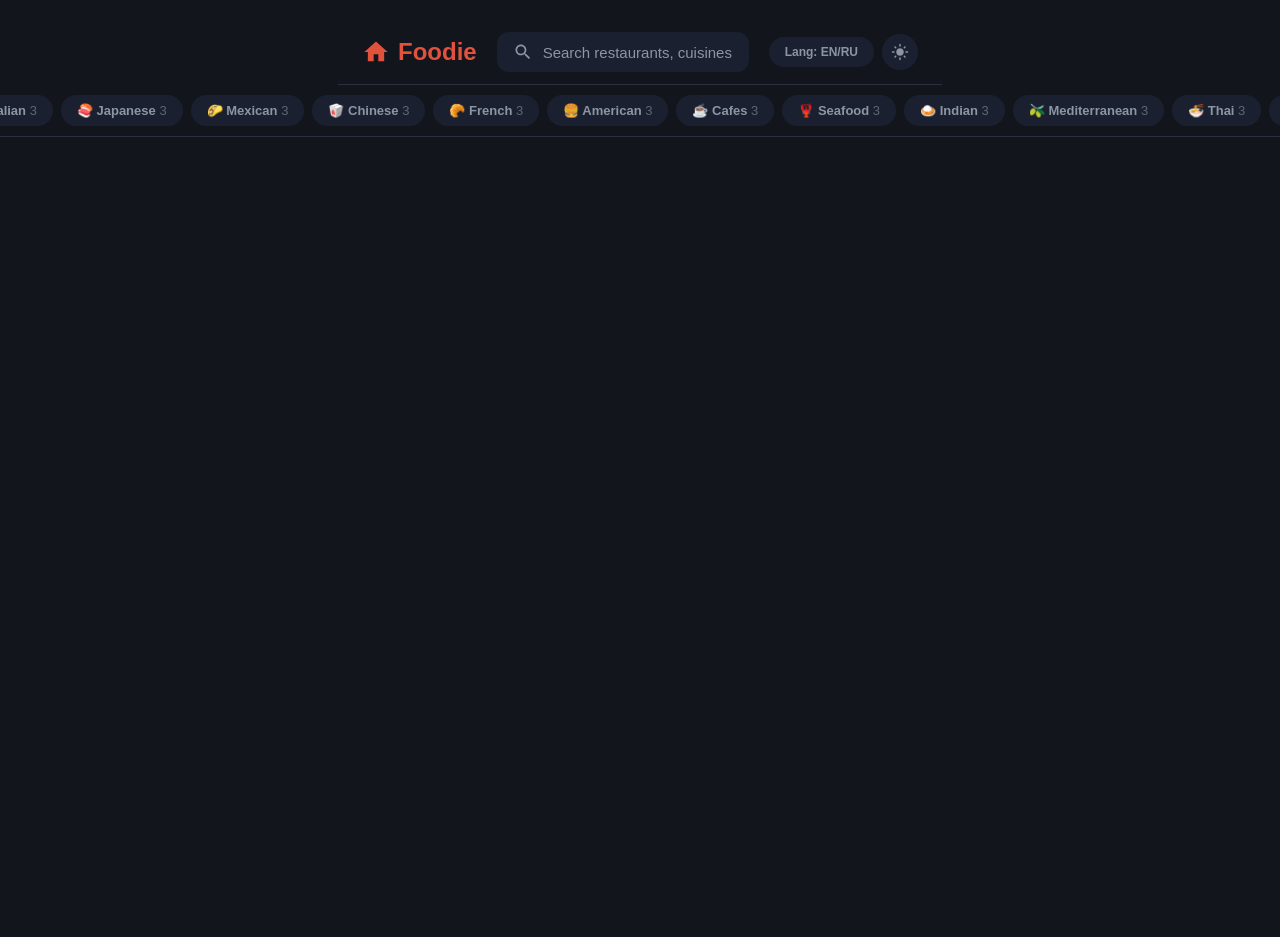
==== web.html @ 434940ad "Add Web Demo: desktop layout with search, category filters, 3-column grid, restaurant detail pages. " ====
<!doctype html>
<html lang="en" data-theme="dark">
<head>
  <meta charset="UTF-8">
  <meta name="viewport" content="width=device-width, initial-scale=1.0">
  <title>Foodie — Restaurant Finder</title>
  <link rel="icon" href="data:image/svg+xml,<svg xmlns='http://www.w3.org/2000/svg' viewBox='0 0 24 24'><path fill='%23e0523c' d='M8.1 13.34l2.83-2.83L3.91 3.5c-1.56 1.56-1.56 4.09 0 5.66l4.19 4.18zm6.78-1.81c1.53.71 3.68.21 5.27-1.38 1.91-1.91 2.28-4.65.81-6.12-1.46-1.46-4.2-1.1-6.12.81-1.59 1.59-2.09 3.74-1.38 5.27L3.7 19.87l1.41 1.41L12 14.41l6.88 6.88 1.41-1.41L13.41 13l1.47-1.47z'/></svg>" type="image/svg+xml">
  <link rel="stylesheet" href="css/app.css">
  <style>
    :root { --sidebar-w: 260px; }

    body { overflow-x: hidden; }

    /* Header */
    .web-header {
      position: sticky; top: 0; z-index: 100;
      background: var(--bg-dark); border-bottom: 1px solid var(--border);
      padding: 12px 24px; display: flex; align-items: center; gap: 20px;
    }
    .web-logo { font-size: 24px; font-weight:800; color: var(--primary); cursor: pointer; display: flex; align-items: center; gap: 8px; }
    .web-logo svg { width: 28px; height: 28px; }

    .web-search {
      flex: 1; max-width: 480px; display: flex; align-items: center; gap: 10px;
      background: var(--bg-card); border-radius: 12px; padding: 10px 16px;
    }
    .web-search svg { width: 20px; height: 20px; color: var(--text-muted); flex-shrink: 0; }
    .web-search input {
      background: none; border: none; color: var(--text); font-size: 15px; outline: none; width: 100%;
    }
    .web-search input::placeholder { color: var(--text-muted); }

    .web-header-actions { display: flex; align-items: center; gap: 8px; }

    /* Category bar */
    .web-categories {
      position: sticky; top: 63px; z-index: 99;
      background: var(--bg-dark); border-bottom: 1px solid var(--border);
      padding: 10px 24px; display: flex; gap: 8px; overflow-x: auto;
    }
    .web-category-chip {
      flex-shrink: 0; padding: 8px 16px; border-radius: 20px; font-size: 13px; font-weight: 600;
      background: var(--bg-card); color: var(--text-muted); border: none; cursor: pointer; white-space: nowrap;
      transition: all 0.2s;
    }
    .web-category-chip:hover { background: var(--bg-light); }
    .web-category-chip.active { background: var(--primary); color: #fff; }

    /* Main layout */
    .web-main { display: flex; min-height: calc(100vh - 120px); }
    .web-content { flex: 1; padding: 24px; max-width: 1200px; margin: 0 auto; }
    .web-grid { display: grid; grid-template-columns: repeat(auto-fill, minmax(340px, 1fr)); gap: 20px; }

    /* Card */
    .web-card {
      background: var(--bg-card); border-radius: 16px; overflow: hidden;
      cursor: pointer; transition: all 0.25s;
    }
    .web-card:hover { transform: translateY(-4px); box-shadow: 0 8px 30px var(--shadow); }
    .web-card-img {
      height: 180px; background-size: cover; background-position: center; position: relative;
    }
    .web-card-fav {
      position: absolute; top: 12px; right: 12px; width: 36px; height: 36px;
      border-radius: 50%; background: rgba(0,0,0,0.5); border: none; cursor: pointer;
      display: flex; align-items: center; justify-content: center; z-index: 1;
    }
    .web-card-body { padding: 16px; }
    .web-card-title { font-size: 17px; font-weight: 700; margin-bottom: 4px; }
    .web-card-meta { display: flex; align-items: center; gap: 8px; font-size: 13px; margin-bottom: 8px; }
    .web-card-meta .rating { display: flex; align-items: center; gap: 4px; color: var(--accent); font-weight: 700; }
    .web-card-desc { font-size: 13px; color: var(--text-muted); line-height: 1.4; display: -webkit-box; -webkit-line-clamp: 2; -webkit-box-orient: vertical; overflow: hidden; }
    .web-card-tags { display: flex; gap: 4px; flex-wrap: wrap; margin-top: 10px; }
    .web-card-tag { font-size: 11px; padding: 3px 10px; background: var(--bg-light); border-radius: 10px; color: var(--text-muted); }

    /* Detail page */
    .web-detail-hero {
      height: 320px; background-size: cover; background-position: center; border-radius: 20px;
      position: relative; margin-bottom: 24px; display: flex; align-items: flex-end; padding: 24px;
    }
    .web-detail-hero::after { content:''; position:absolute; bottom:0; left:0; right:0; height:60%; background:linear-gradient(transparent, rgba(0,0,0,0.7)); border-radius: 0 0 20px 20px; z-index:1; }
    .web-detail-hero-info { position: relative; z-index: 2; color: #fff; }
    .web-detail-hero-info h1 { font-size: 36px; margin-bottom: 8px; }

    .web-detail-body { display: grid; grid-template-columns: 1fr 340px; gap: 32px; }
    .web-detail-main h3 { font-size: 18px; margin-bottom: 12px; }
    .web-detail-desc { font-size: 15px; line-height: 1.7; color: var(--text-muted); margin-bottom: 24px; }

    .web-menu-item {
      display: flex; justify-content: space-between; align-items: flex-start;
      padding: 14px 0; border-bottom: 1px solid var(--border);
    }
    .web-menu-item:last-child { border-bottom: none; }
    .web-menu-item h4 { margin: 0 0 4px; font-size: 15px; }
    .web-menu-item p { margin: 0; font-size: 13px; color: var(--text-muted); }
    .web-menu-item .price { font-weight: 700; color: var(--success); font-size: 16px; margin-left: 16px; white-space: nowrap; }

    .web-detail-sidebar { position: sticky; top: 130px; align-self: start; }
    .web-sidebar-card { background: var(--bg-card); border-radius: 16px; padding: 20px; margin-bottom: 16px; }
    .web-sidebar-card .info-row { display: flex; justify-content: space-between; padding: 10px 0; border-bottom: 1px solid var(--border); font-size: 14px; }
    .web-sidebar-card .info-row:last-child { border-bottom: none; }
    .web-sidebar-card .info-label { display: flex; align-items: center; gap: 6px; color: var(--text-muted); }
    .web-sidebar-card .info-value { font-weight: 500; }

    .web-book-btn {
      width: 100%; padding: 16px; background: linear-gradient(135deg, var(--primary), var(--primary-light));
      color: #fff; border: none; border-radius: 14px; font-size: 16px; font-weight: 700;
      cursor: pointer; box-shadow: 0 4px 15px var(--glow); transition: all 0.2s;
      display: flex; align-items: center; justify-content: center; gap: 8px;
    }
    .web-book-btn:hover { transform: translateY(-1px); box-shadow: 0 6px 24px var(--glow); }

    .web-back { display: inline-flex; align-items: center; gap: 8px; color: var(--text-muted); cursor: pointer; font-size: 14px; margin-bottom: 16px; border:none;background:none; }
    .web-back:hover { color: var(--primary); }

    .web-empty { text-align: center; padding: 60px 20px; color: var(--text-muted); }

    @media (max-width: 900px) {
      .web-header { padding: 10px 16px; }
      .web-search { max-width: none; }
      .web-detail-body { grid-template-columns: 1fr; }
      .web-detail-hero { height: 220px; }
      .web-detail-hero-info h1 { font-size: 28px; }
      .web-grid { grid-template-columns: 1fr; }
      .web-content { padding: 16px; }
    }
  </style>
</head>
<body>
  <svg style="display:none">
    <defs>
      <symbol id="icon-home" viewBox="0 0 24 24"><path fill="currentColor" d="M10 20v-6h4v6h5v-8h3L12 3 2 12h3v8z"/></symbol>
      <symbol id="icon-heart" viewBox="0 0 24 24"><path fill="currentColor" d="M12 21.35l-1.45-1.32C5.4 15.36 2 12.28 2 8.5 2 5.42 4.42 3 7.5 3c1.74 0 3.41.81 4.5 2.09C13.09 3.81 14.76 3 16.5 3 19.58 3 22 5.42 22 8.5c0 3.78-3.4 6.86-8.55 11.54L12 21.35z"/></symbol>
      <symbol id="icon-search" viewBox="0 0 24 24"><path fill="currentColor" d="M15.5 14h-.79l-.28-.27C15.41 12.59 16 11.11 16 9.5 16 5.91 13.09 3 9.5 3S3 5.91 3 9.5 5.91 16 9.5 16c1.61 0 3.09-.59 4.23-1.57l.27.28v.79l5 4.99L20.49 19l-4.99-5zm-6 0C7.01 14 5 11.99 5 9.5S7.01 5 9.5 5 14 7.01 14 9.5 11.99 14 9.5 14z"/></symbol>
      <symbol id="icon-star" viewBox="0 0 24 24"><path fill="currentColor" d="M12 17.27L18.18 21l-1.64-7.03L22 9.24l-7.19-.61L12 2 9.19 8.63 2 9.24l5.46 4.73L5.82 21z"/></symbol>
      <symbol id="icon-location" viewBox="0 0 24 24"><path fill="currentColor" d="M12 2C8.13 2 5 5.13 5 9c0 5.25 7 13 7 13s7-7.75 7-13c0-3.87-3.13-7-7-7zm0 9.5c-1.38 0-2.5-1.12-2.5-2.5s1.12-2.5 2.5-2.5 2.5 1.12 2.5 2.5-1.12 2.5-2.5 2.5z"/></symbol>
      <symbol id="icon-clock" viewBox="0 0 24 24"><path fill="currentColor" d="M11.99 2C6.47 2 2 6.48 2 12s4.47 10 9.99 10C17.52 22 22 17.52 22 12S17.52 2 11.99 2zM12 20c-4.42 0-8-3.58-8-8s3.58-8 8-8 8 3.58 8 8-3.58 8-8 8zm.5-13H11v6l5.25 3.15.75-1.23-4.5-2.67z"/></symbol>
      <symbol id="icon-phone" viewBox="0 0 24 24"><path fill="currentColor" d="M6.62 10.79c1.44 2.83 3.76 5.14 6.59 6.59l2.2-2.2c.27-.27.67-.36 1.02-.24 1.12.37 2.33.57 3.57.57.55 0 1 .45 1 1V20c0 .55-.45 1-1 1-9.39 0-17-7.61-17-17 0-.55.45-1 1-1h3.5c.55 0 1 .45 1 1 0 1.25.2 2.45.57 3.57.11.35.03.74-.25 1.02l-2.2 2.2z"/></symbol>
      <symbol id="icon-arrow" viewBox="0 0 24 24"><path fill="currentColor" d="M12 4l-1.41 1.41L16.17 11H4v2h12.17l-5.58 5.59L12 20l8-8z"/></symbol>
      <symbol id="icon-arrow-left" viewBox="0 0 24 24"><path fill="currentColor" d="M20 11H7.83l5.59-5.59L12 4l-8 8 8 8 1.41-1.41L7.83 13H20v-2z"/></symbol>
      <symbol id="icon-sun" viewBox="0 0 24 24"><path fill="currentColor" d="M12 7c-2.76 0-5 2.24-5 5s2.24 5 5 5 5-2.24 5-5-2.24-5-5-5zM2 13h2c.55 0 1-.45 1-1s-.45-1-1-1H2c-.55 0-1 .45-1 1s.45 1 1 1zm18 0h2c.55 0 1-.45 1-1s-.45-1-1-1h-2c-.55 0-1 .45-1 1s.45 1 1 1zM11 2v2c0 .55.45 1 1 1s1-.45 1-1V2c0-.55-.45-1-1-1s-1 .45-1 1zm0 18v2c0 .55.45 1 1 1s1-.45 1-1v-2c0-.55-.45-1-1-1s-1 .45-1 1zM5.99 4.58c-.39-.39-1.03-.39-1.41 0-.39.39-.39 1.03 0 1.41l1.06 1.06c.39.39 1.03.39 1.41 0s.39-1.03 0-1.41L5.99 4.58zm12.37 12.37c-.39-.39-1.03-.39-1.41 0-.39.39-.39 1.03 0 1.41l1.06 1.06c.39.39 1.03.39 1.41 0 .39-.39.39-1.03 0-1.41l-1.06-1.06zm1.06-10.96c.39-.39.39-1.03 0-1.41-.39-.39-1.03-.39-1.41 0l-1.06 1.06c-.39.39-.39 1.03 0 1.41s1.03.39 1.41 0l1.06-1.06zM7.05 18.36c.39-.39.39-1.03 0-1.41-.39-.39-1.03-.39-1.41 0l-1.06 1.06c-.39.39-.39 1.03 0 1.41s1.03.39 1.41 0l1.06-1.06z"/></symbol>
      <symbol id="icon-moon" viewBox="0 0 24 24"><path fill="currentColor" d="M12 3c-4.97 0-9 4.03-9 9s4.03 9 9 9 9-4.03 9-9c0-.46-.04-.92-.1-1.36-.98 1.37-2.58 2.26-4.4 2.26-2.98 0-5.4-2.42-5.4-5.4 0-1.81.89-3.42 2.26-4.44-.44-.07-.9-.1-1.36-.1z"/></symbol>
      <symbol id="icon-check" viewBox="0 0 24 24"><path fill="currentColor" d="M9 16.17L4.83 12l-1.42 1.41L9 19 21 7l-1.41-1.41z"/></symbol>
    </defs>
  </svg>

  <div id="app">
    <!-- Header -->
    <header class="web-header">
      <div class="web-logo" onclick="showHome()">
        <svg><use href="#icon-home"/></svg> Foodie
      </div>
      <div class="web-search">
        <svg><use href="#icon-search"/></svg>
        <input type="text" id="searchInput" placeholder="Search restaurants, cuisines..." oninput="handleSearch(this.value)">
      </div>
      <div class="web-header-actions">
        <button class="web-category-chip" style="font-size:12px;cursor:pointer" onclick="var l=window.CURRENT_LANG==='en'?'ru':'en';switchLang(l)" title="Switch language">
          Lang: EN/RU
        </button>
        <button class="web-category-chip" style="font-size:12px;width:36px;height:36px;padding:0;border-radius:50%;display:flex;align-items:center;justify-content:center;cursor:pointer" onclick="toggleTheme()" title="Toggle theme" id="themeBtn">
          <svg style="width:18px;height:18px"><use href="#icon-sun"/></svg>
        </button>
      </div>
    </header>

    <!-- Category Bar -->
    <div class="web-categories" id="categoryBar"></div>

    <!-- Main Content -->
    <div class="web-main">
      <div class="web-content" id="mainContent"></div>
    </div>
  </div>

  <script src="js/locales.js"></script>
  <script src="js/data.js"></script>
  <script src="js/web.js"></script>
</body>
</html>
---- css/app.css ----
/* Foodie — Restaurant Finder App Styles */

/* CSS Variables for theming */
:root {
  --primary: #E0523C;
  --primary-dark: #C0392B;
  --primary-light: #F0705A;
  --accent: #F5A623;
  --secondary: #6366F1;
  --success: #27AE60;
  --warning: #F39C12;
  --error: #E74C3C;
  
  /* Dark theme (default) */
  --bg-dark: #12161C;
  --bg-card: #1A2030;
  --bg-card-hover: #222A3A;
  --bg-light: #222A3A;
  --bg-input: #151A24;
  --text: #F5F5F7;
  --text-muted: #8B95A5;
  --border: #2A3040;
  
  --shadow: rgba(0, 0, 0, 0.25);
  --glow: rgba(224, 82, 60, 0.3);
  
  /* Gradients */
  --gradient-bg: linear-gradient(180deg, #12161C 0%, #1A2030 100%);
  --gradient-btn: linear-gradient(135deg, #E0523C, #F0705A);
}

/* Light theme */
[data-theme="light"] {
  --bg-dark: #FAF9F6;
  --bg-card: #FFFFFF;
  --bg-card-hover: #F5F4F0;
  --bg-light: #F0EEE8;
  --bg-input: #F5F4F0;
  --text: #1A1D28;
  --text-muted: #717886;
  --border: #E5E0D8;
  
  --shadow: rgba(0, 0, 0, 0.06);
  --glow: rgba(224, 82, 60, 0.15);
  
  --gradient-bg: linear-gradient(180deg, #FAF9F6 0%, #F0EEE8 100%);
  --gradient-btn: linear-gradient(135deg, #E0523C, #F0705A);
}

* {
  margin: 0;
  padding: 0;
  box-sizing: border-box;
}

body {
  font-family: -apple-system, BlinkMacSystemFont, 'Segoe UI', Roboto, sans-serif;
  background: var(--bg-dark);
  color: var(--text);
  min-height: 100vh;
  overflow-x: hidden;
  transition: background 0.3s, color 0.3s;
}

/* SVG Icons base */
.icon {
  width: 24px;
  height: 24px;
}

.icon-sm {
  width: 18px;
  height: 18px;
}

.icon-lg {
  width: 64px;
  height: 64px;
}

.icon-nav {
  width: 24px;
  height: 24px;
}

.use {
  fill: currentColor;
}

/* Page transitions */
.page {
  min-height: 100vh;
  transition: opacity 0.3s ease;
}

.hidden {
  display: none !important;
}

/* Theme toggle button */
.theme-toggle {
  position: fixed;
  top: 16px;
  right: 16px;
  background: var(--bg-card);
  border: 1px solid var(--border);
  border-radius: 50%;
  width: 44px;
  height: 44px;
  display: flex;
  align-items: center;
  justify-content: center;
  cursor: pointer;
  z-index: 100;
  color: var(--text);
  transition: background 0.2s, transform 0.2s;
}

.theme-toggle:hover {
  background: var(--bg-light);
  transform: scale(1.1);
}

.theme-toggle-small {
  background: none;
  border: none;
  cursor: pointer;
  color: var(--text-muted);
  padding: 4px;
}

/* Landing Page */
.hero {
  min-height: 100vh;
  display: flex;
  flex-direction: column;
  align-items: center;
  justify-content: center;
  padding: 80px 24px 40px;
  text-align: center;
  background: var(--gradient-bg);
}

.logo {
  display: flex;
  align-items: center;
  justify-content: center;
  width: 100px;
  height: 100px;
  background: var(--bg-card);
  border-radius: 24px;
  margin-bottom: 16px;
  color: var(--primary);
}

.logo .icon-lg {
  width: 56px;
  height: 56px;
}

.hero h1 {
  font-size: 48px;
  font-weight: 800;
  margin-bottom: 8px;
  background: linear-gradient(90deg, var(--primary), var(--success));
  -webkit-background-clip: text;
  -webkit-text-fill-color: transparent;
  background-clip: text;
}

.tagline {
  font-size: 18px;
  color: var(--text-muted);
  margin-bottom: 32px;
}

.desc {
  font-size: 16px;
  color: var(--text-muted);
  max-width: 300px;
  line-height: 1.5;
  margin-bottom: 32px;
}

.features {
  display: grid;
  grid-template-columns: 1fr 1fr;
  gap: 16px;
  margin-bottom: 40px;
}

.feature {
  background: var(--bg-card);
  padding: 20px;
  border-radius: 16px;
  display: flex;
  flex-direction: column;
  align-items: center;
  gap: 12px;
  width: 140px;
  color: var(--text);
  transition: background 0.2s;
}

.feature:hover {
  background: var(--bg-light);
}

.feature .icon {
  width: 32px;
  height: 32px;
  color: var(--primary);
}

.feature span:last-child {
  font-size: 14px;
  font-weight: 500;
}

.btn-primary {
  background: var(--gradient-btn);
  color: white;
  border: none;
  padding: 18px 48px;
  font-size: 18px;
  font-weight: 600;
  border-radius: 50px;
  cursor: pointer;
  display: flex;
  align-items: center;
  gap: 12px;
  transition: transform 0.2s, box-shadow 0.2s;
  box-shadow: 0 4px 24px var(--glow);
}

.btn-primary:hover {
  transform: scale(1.05);
  box-shadow: 0 6px 32px var(--glow);
}

.note {
  font-size: 12px;
  color: var(--text-muted);
  margin-top: 24px;
}

/* Mobile App Frame */
#app {
  display: flex;
  flex-direction: column;
  align-items: center;
  justify-content: center;
  min-height: 100vh;
  padding: 20px;
  background: var(--bg-dark);
}

.phone-frame {
  width: 100%;
  max-width: 380px;
  height: 100vh;
  max-height: 800px;
  background: var(--bg-dark);
  border-radius: 40px;
  overflow: hidden;
  position: relative;
  border: 4px solid var(--border);
  display: flex;
  flex-direction: column;
  transition: background 0.3s, border-color 0.3s;
}

[data-theme="light"] .phone-frame {
  border-color: #cbd5e1;
}

.phone-header {
  background: var(--bg-dark);
  padding: 12px 20px 8px;
  display: flex;
  justify-content: space-between;
  align-items: center;
  transition: background 0.3s;
}

.status-bar {
  font-size: 14px;
  color: var(--text-muted);
}

.app-header {
  padding: 12px 20px;
  display: flex;
  align-items: center;
  justify-content: space-between;
  border-bottom: 1px solid var(--border);
  transition: background 0.3s, border-color 0.3s;
  background: var(--bg-dark);
}

.back-btn {
  background: none;
  border: none;
  color: var(--text);
  font-size: 24px;
  cursor: pointer;
  padding: 8px;
}

.back-btn:hover {
  opacity: 0.7;
}

.app-header h2 {
  font-size: 20px;
  font-weight: 600;
}

.profile-icon {
  font-size: 24px;
  color: var(--text-muted);
  cursor: pointer;
  transition: color 0.2s;
}

.profile-icon:hover {
  color: var(--primary);
}

.profile-icon .icon {
  width: 24px;
  height: 24px;
}

.app-content {
  flex: 1;
  overflow-y: auto;
  padding: 20px;
  transition: background 0.3s;
}

/* Bottom Navigation */
.bottom-nav {
  display: flex;
  justify-content: space-around;
  padding: 12px 20px 20px;
  border-top: 1px solid var(--border);
  background: var(--bg-dark);
  transition: background 0.3s, border-color 0.3s;
}

.nav-item {
  background: none;
  border: none;
  color: var(--text-muted);
  font-size: 12px;
  display: flex;
  flex-direction: column;
  align-items: center;
  gap: 4px;
  cursor: pointer;
  padding: 8px 12px;
  border-radius: 12px;
  transition: all 0.2s;
  position: relative;
}

.chat-badge {
  position: absolute;
  top: 2px;
  right: 8px;
  background: #ef4444;
  color: white;
  font-size: 10px;
  font-weight: 700;
  min-width: 16px;
  height: 16px;
  border-radius: 8px;
  display: flex;
  align-items: center;
  justify-content: center;
  padding: 0 4px;
}

.nav-item svg {
  width: 24px;
  height: 24px;
}

.nav-item.active {
  color: var(--primary);
  background: rgba(37, 99, 235, 0.1);
}

.nav-item:hover {
  background: var(--bg-card);
}

/* App Pages */
.page-content h3 {
  font-size: 16px;
  color: var(--text-muted);
  margin-bottom: 12px;
}

/* Transcript / Зачётная книжка - Russian university format */
.transcript-header {
  display: grid;
  grid-template-columns: repeat(3, 1fr);
  gap: 12px;
  margin-bottom: 24px;
}

.stat-box {
  background: var(--bg-card);
  padding: 16px 12px;
  border-radius: 12px;
  text-align: center;
}

.stat-label {
  display: block;
  font-size: 11px;
  color: var(--text-muted);
  margin-bottom: 4px;
  text-transform: uppercase;
}

.stat-value {
  display: block;
  font-size: 22px;
  font-weight: 700;
}

.semester-block {
  margin-bottom: 24px;
}

.semester-header {
  display: flex;
  justify-content: space-between;
  align-items: center;
  padding: 12px 16px;
  background: var(--primary);
  border-radius: 12px 12px 0 0;
}

.semester-num {
  font-weight: 600;
}

.semester-stats {
  font-size: 13px;
  opacity: 0.9;
}

.transcript-table {
  background: var(--bg-card);
  border-radius: 0 0 12px 12px;
  overflow: hidden;
}

.table-header {
  display: grid;
  grid-template-columns: 1fr 40px 60px;
  gap: 8px;
  padding: 10px 16px;
  background: var(--bg-light);
  font-size: 11px;
  color: var(--text-muted);
  text-transform: uppercase;
}

.table-row {
  display: grid;
  grid-template-columns: 1fr 40px 60px;
  gap: 8px;
  padding: 12px 16px;
  border-bottom: 1px solid var(--border);
  align-items: center;
}

.table-row:last-child {
  border-bottom: none;
}

.discipline-name {
  display: flex;
  flex-direction: column;
  gap: 2px;
}

.discipline-name strong {
  font-size: 14px;
  font-weight: 500;
}

.discipline-name small {
  font-size: 11px;
  color: var(--text-muted);
}

.grade-cell {
  font-size: 16px;
  font-weight: 700;
  text-align: center;
  padding: 4px 8px;
  border-radius: 6px;
}

.grade-cell.grade-5 { background: rgba(16, 185, 129, 0.2); color: #10B981; }
.grade-cell.grade-4 { background: rgba(59, 130, 246, 0.2); color: #3B82F6; }
.grade-cell.grade-3 { background: rgba(245, 158, 11, 0.2); color: #F59E0B; }
.grade-cell.grade-2 { background: rgba(239, 68, 68, 0.2); color: #EF4444; }
.grade-cell.passed { background: rgba(16, 185, 129, 0.2); color: #10B981; font-size: 12px; }
.grade-cell.failed { background: rgba(239, 68, 68, 0.2); color: #EF4444; font-size: 12px; }

.semester-avg {
  padding: 10px 16px;
  background: var(--bg-light);
  font-size: 13px;
  color: var(--text-muted);
  text-align: right;
}

.semester-avg strong {
  color: var(--primary);
}

/* Schedule */
.schedule-item {
  display: flex;
  gap: 12px;
  padding: 16px;
  background: var(--bg-card);
  border-radius: 12px;
  margin-bottom: 12px;
  align-items: center;
}

.schedule-time {
  font-size: 14px;
  font-weight: 600;
  color: var(--primary);
  min-width: 60px;
}

.schedule-info h4 {
  font-size: 16px;
  font-weight: 500;
  margin-bottom: 4px;
}

.schedule-info p {
  font-size: 13px;
  color: var(--text-muted);
}

.schedule-item.current {
  border: 2px solid var(--primary);
}

/* Chat */
.chat-list {
  display: flex;
  flex-direction: column;
  gap: 12px;
}

.chat-item {
  display: flex;
  align-items: center;
  gap: 12px;
  padding: 16px;
  background: var(--bg-card);
  border-radius: 12px;
  cursor: pointer;
  transition: background 0.2s;
}

.chat-item:hover {
  background: var(--bg-light);
}

.chat-avatar {
  width: 48px;
  height: 48px;
  border-radius: 50%;
  background: var(--primary);
  display: flex;
  align-items: center;
  justify-content: center;
  font-size: 24px;
  color: white;
}

.chat-info h4 {
  font-size: 16px;
  font-weight: 500;
  margin-bottom: 4px;
}

.chat-info p {
  font-size: 13px;
  color: var(--text-muted);
}

.chat-time {
  font-size: 12px;
  color: var(--text-muted);
  margin-left: auto;
}

/* Home Dashboard */
.dashboard-grid {
  display: grid;
  grid-template-columns: 1fr 1fr;
  gap: 12px;
}

.dashboard-card {
  background: var(--bg-card);
  padding: 20px;
  border-radius: 16px;
  cursor: pointer;
  transition: transform 0.2s, background 0.2s;
}

.dashboard-card:hover {
  transform: translateY(-2px);
  background: var(--bg-light);
}

.dashboard-card .icon {
  width: 32px;
  height: 32px;
  color: var(--primary);
  margin-bottom: 8px;
}

.dashboard-card h4 {
  font-size: 14px;
  font-weight: 500;
  margin-bottom: 4px;
}

.dashboard-card p {
  font-size: 12px;
  color: var(--text-muted);
}

.dashboard-card.wide {
  grid-column: span 2;
}

.dashboard-card.accent {
  background: linear-gradient(135deg, rgba(224,82,60,0.15), rgba(245,166,35,0.15));
}

/* Exit Button */
.btn-exit {
  background: transparent;
  border: 2px solid var(--border);
  color: var(--text-muted);
  padding: 12px 32px;
  border-radius: 50px;
  margin-top: 20px;
  cursor: pointer;
  font-size: 14px;
  transition: border-color 0.2s, color 0.2s;
}

.btn-exit:hover {
  border-color: var(--text);
  color: var(--text);
}

/* Hostel card special */
.hostel-card .room {
  display: flex;
  align-items: center;
  gap: 8px;
  margin-top: 8px;
}

/* Responsive */
@media (min-width: 768px) {
  .features {
    grid-template-columns: repeat(4, 1fr);
  }
  
  .feature {
    width: auto;
  }
}

@media (max-width: 380px) {
  .hero h1 {
    font-size: 36px;
  }
  
  .phone-frame {
    border-radius: 0;
    border: none;
  }
}

/* Profile screen */
.profile-card {
  background: var(--bg-card);
  padding: 24px;
  border-radius: 16px;
  text-align: center;
  margin-bottom: 20px;
}

.profile-avatar {
  width: 80px;
  height: 80px;
  border-radius: 50%;
  background: var(--primary);
  color: white;
  display: flex;
  align-items: center;
  justify-content: center;
  font-size: 28px;
  font-weight: 700;
  margin: 0 auto 16px;
}

.profile-card h3 {
  margin: 0 0 8px;
  font-size: 20px;
}

.profile-group {
  color: var(--primary);
  font-weight: 600;
  margin: 0;
}

.profile-info {
  background: var(--bg-card);
  border-radius: 16px;
  overflow: hidden;
}

.info-row {
  display: flex;
  justify-content: space-between;
  padding: 14px 16px;
  border-bottom: 1px solid var(--border);
}

.info-row:last-child {
  border-bottom: none;
}

.info-label {
  color: var(--text-muted);
  font-size: 14px;
}

.info-value {
  font-weight: 500;
  text-align: right;
  max-width: 60%;
}

/* Header actions */
.header-actions {
  display: flex;
  align-items: center;
  gap: 8px;
}

.icon-btn {
  background: none;
  border: none;
  color: var(--text-muted);
  cursor: pointer;
  padding: 8px;
  border-radius: 8px;
  transition: all 0.2s;
}

.icon-btn:hover {
  background: var(--bg-card);
  color: var(--primary);
}

.icon-btn .icon {
  width: 22px;
  height: 22px;
  display: block;
}

/* QR screen */
.qr-card {
  background: var(--bg-card);
  padding: 32px;
  border-radius: 16px;
  text-align: center;
  margin-bottom: 16px;
}

.qr-code {
  margin-bottom: 20px;
}

.qr-code svg {
  width: 180px;
  height: 180px;
}

.qr-name {
  font-size: 20px;
  font-weight: 600;
  margin: 0 0 4px;
}

.qr-group {
  color: var(--primary);
  font-weight: 600;
  margin: 0 0 8px;
}

.qr-room {
  color: var(--text-muted);
  font-size: 14px;
  margin: 0;
}

.qr-hint {
  text-align: center;
  color: var(--text-muted);
  font-size: 14px;
}

/* Modules scroll */
.modules-scroll {
  display: flex;
  gap: 12px;
  overflow-x: auto;
  padding: 16px 0;
  margin: 0 -16px;
  padding-left: 16px;
  padding-right: 16px;
}

.module-tile {
  flex-shrink: 0;
  width: 80px;
  height: 80px;
  background: var(--bg-card);
  border-radius: 16px;
  display: flex;
  flex-direction: column;
  align-items: center;
  justify-content: center;
  gap: 8px;
  cursor: pointer;
  transition: all 0.2s;
}

.module-tile:hover {
  background: var(--primary);
  color: white;
}

.module-tile .icon {
  width: 28px;
  height: 28px;
}

.module-tile span {
  font-size: 12px;
  font-weight: 500;
}

/* Events feed */
.events-feed {
  margin-top: 16px;
}

.events-feed h3 {
  margin: 0 0 12px;
  font-size: 16px;
}

.event-item {
  display: flex;
  align-items: center;
  gap: 12px;
  padding: 12px;
  background: var(--bg-card);
  border-radius: 12px;
  margin-bottom: 8px;
}

.event-date {
  flex-shrink: 0;
  width: 48px;
  height: 48px;
  background: var(--primary);
  border-radius: 12px;
  display: flex;
  flex-direction: column;
  align-items: center;
  justify-content: center;
  color: white;
}

.event-day {
  font-size: 18px;
  font-weight: 700;
  line-height: 1;
}

.event-month {
  font-size: 10px;
  text-transform: uppercase;
}

.event-info {
  flex: 1;
  min-width: 0;
}

.event-info h4 {
  margin: 0 0 4px;
  font-size: 14px;
  white-space: nowrap;
  overflow: hidden;
  text-overflow: ellipsis;
}

.event-info p {
  margin: 0;
  font-size: 12px;
  color: var(--text-muted);
}

.event-type {
  flex-shrink: 0;
  font-size: 11px;
  padding: 4px 8px;
  background: var(--bg-main);
  border-radius: 8px;
  color: var(--text-muted);
}

/* List views */
.list {
  display: flex;
  flex-direction: column;
  gap: 12px;
}

.list-item {
  display: flex;
  align-items: center;
  gap: 12px;
  padding: 16px;
  background: var(--bg-card);
  border-radius: 16px;
}

.list-icon {
  font-size: 24px;
}

.list-info {
  flex: 1;
}

.list-info h4 {
  margin: 0 0 4px;
  font-size: 15px;
}

.list-info p {
  margin: 0;
  font-size: 13px;
  color: var(--text-muted);
}

.list-info .salary {
  display: block;
  margin-top: 4px;
  font-weight: 600;
  color: var(--success);
}

.list-info .valid {
  display: block;
  margin-top: 4px;
  font-size: 12px;
  color: var(--primary);
}

.badge {
  flex-shrink: 0;
  font-size: 11px;
  padding: 4px 8px;
  background: var(--primary);
  color: white;
  border-radius: 8px;
}

/* Week schedule */
.week-selector {
  display: flex;
  gap: 8px;
  overflow-x: auto;
  padding-bottom: 16px;
  margin-bottom: 8px;
  border-bottom: 1px solid var(--border);
}

.week-btn {
  flex: 1;
  min-width: 140px;
  padding: 12px;
  background: var(--bg-card);
  border: 2px solid transparent;
  border-radius: 12px;
  cursor: pointer;
  text-align: left;
  transition: all 0.2s;
}

.week-btn.active {
  border-color: var(--primary);
  background: var(--primary);
  color: white;
}

.week-label {
  display: block;
  font-size: 14px;
  font-weight: 600;
}

.week-dates {
  display: block;
  font-size: 12px;
  opacity: 0.7;
}

.schedule-day {
  margin-bottom: 20px;
}

.day-header {
  font-size: 14px;
  font-weight: 600;
  color: #ffffff;
  padding: 8px 12px;
  background: var(--primary);
  border-radius: 8px;
  margin-bottom: 8px;
  display: block;
  margin-top: 16px;
}

.day-lessons {
  display: flex;
  flex-direction: column;
  gap: 8px;
  padding-left: 0;
}

.lesson-item {
  display: flex;
  gap: 12px;
  padding: 12px;
  background: var(--bg-card);
  border-radius: 12px;
}

.lesson-item.current {
  border: 1px solid var(--primary);
}

.lesson-time {
  flex-shrink: 0;
  width: 50px;
  font-size: 14px;
  font-weight: 600;
  color: var(--primary);
}

.lesson-info h4 {
  margin: 0 0 4px;
  font-size: 14px;
}

.lesson-info p {
  margin: 0;
  font-size: 12px;
  color: var(--text-muted);
}
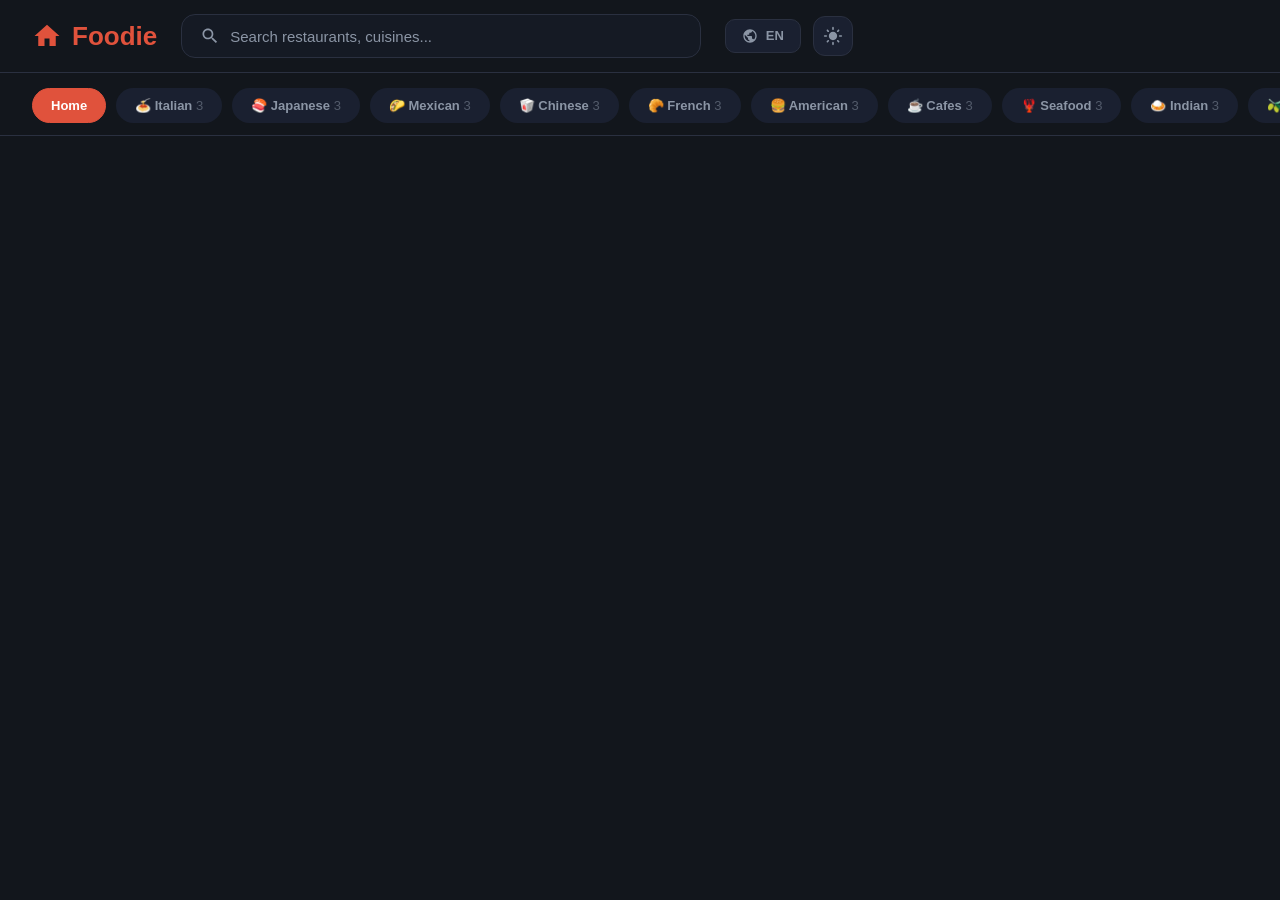
==== commit 463e14fb: "Rewrite web demo: fix broken :root CSS, proper grid layout, search debounce, booking form, localized" ====
--- a/web.html
+++ b/web.html
@@ -7,122 +7,152 @@
   <link rel="icon" href="data:image/svg+xml,<svg xmlns='http://www.w3.org/2000/svg' viewBox='0 0 24 24'><path fill='%23e0523c' d='M8.1 13.34l2.83-2.83L3.91 3.5c-1.56 1.56-1.56 4.09 0 5.66l4.19 4.18zm6.78-1.81c1.53.71 3.68.21 5.27-1.38 1.91-1.91 2.28-4.65.81-6.12-1.46-1.46-4.2-1.1-6.12.81-1.59 1.59-2.09 3.74-1.38 5.27L3.7 19.87l1.41 1.41L12 14.41l6.88 6.88 1.41-1.41L13.41 13l1.47-1.47z'/></svg>" type="image/svg+xml">
   <link rel="stylesheet" href="css/app.css">
   <style>
-    :root { --sidebar-w: 260px; }
-
     body { overflow-x: hidden; }
 
-    /* Header */
     .web-header {
       position: sticky; top: 0; z-index: 100;
       background: var(--bg-dark); border-bottom: 1px solid var(--border);
-      padding: 12px 24px; display: flex; align-items: center; gap: 20px;
-    }
-    .web-logo { font-size: 24px; font-weight:800; color: var(--primary); cursor: pointer; display: flex; align-items: center; gap: 8px; }
-    .web-logo svg { width: 28px; height: 28px; }
+      padding: 14px 32px; display: flex; align-items: center; gap: 24px;
+      backdrop-filter: blur(12px);
+    }
+    .web-logo { font-size: 26px; font-weight:800; color: var(--primary); cursor: pointer; display: flex; align-items: center; gap: 10px; }
+    .web-logo svg { width: 30px; height: 30px; }
 
     .web-search {
-      flex: 1; max-width: 480px; display: flex; align-items: center; gap: 10px;
-      background: var(--bg-card); border-radius: 12px; padding: 10px 16px;
-    }
+      flex: 1; max-width: 520px; display: flex; align-items: center; gap: 10px;
+      background: var(--bg-input); border: 1.5px solid var(--border);
+      border-radius: 14px; padding: 11px 18px; transition: border-color 0.2s;
+    }
+    .web-search:focus-within { border-color: var(--primary); }
     .web-search svg { width: 20px; height: 20px; color: var(--text-muted); flex-shrink: 0; }
-    .web-search input {
-      background: none; border: none; color: var(--text); font-size: 15px; outline: none; width: 100%;
-    }
+    .web-search input { background: none; border: none; color: var(--text); font-size: 15px; outline: none; width: 100%; }
     .web-search input::placeholder { color: var(--text-muted); }
 
-    .web-header-actions { display: flex; align-items: center; gap: 8px; }
-
-    /* Category bar */
+    .web-header-actions { display: flex; align-items: center; gap: 12px; }
+
+    .web-icon-btn {
+      width: 40px; height: 40px; border-radius: 12px; border: 1.5px solid var(--border);
+      background: var(--bg-card); color: var(--text-muted); cursor: pointer;
+      display: flex; align-items: center; justify-content: center; transition: all 0.2s;
+    }
+    .web-icon-btn:hover { border-color: var(--primary); color: var(--primary); background: var(--bg-card-hover); }
+    .web-icon-btn svg { width: 20px; height: 20px; }
+
+    .web-lang-btn {
+      padding: 8px 16px; border-radius: 10px; border: 1.5px solid var(--border);
+      background: var(--bg-card); color: var(--text-muted); cursor: pointer;
+      font-size: 13px; font-weight: 600; transition: all 0.2s;
+    }
+    .web-lang-btn:hover { border-color: var(--primary); color: var(--primary); }
+
+    /* Categories */
     .web-categories {
-      position: sticky; top: 63px; z-index: 99;
+      position: sticky; top: 76px; z-index: 99;
       background: var(--bg-dark); border-bottom: 1px solid var(--border);
-      padding: 10px 24px; display: flex; gap: 8px; overflow-x: auto;
-    }
-    .web-category-chip {
-      flex-shrink: 0; padding: 8px 16px; border-radius: 20px; font-size: 13px; font-weight: 600;
-      background: var(--bg-card); color: var(--text-muted); border: none; cursor: pointer; white-space: nowrap;
+      padding: 12px 32px; display: flex; gap: 10px; overflow-x: auto;
+      backdrop-filter: blur(12px);
+    }
+    .web-cat-chip {
+      flex-shrink: 0; padding: 9px 18px; border-radius: 24px; font-size: 13px; font-weight: 600;
+      background: var(--bg-card); color: var(--text-muted); border: 1.5px solid transparent; cursor: pointer; white-space: nowrap;
       transition: all 0.2s;
     }
-    .web-category-chip:hover { background: var(--bg-light); }
-    .web-category-chip.active { background: var(--primary); color: #fff; }
-
-    /* Main layout */
-    .web-main { display: flex; min-height: calc(100vh - 120px); }
-    .web-content { flex: 1; padding: 24px; max-width: 1200px; margin: 0 auto; }
-    .web-grid { display: grid; grid-template-columns: repeat(auto-fill, minmax(340px, 1fr)); gap: 20px; }
+    .web-cat-chip:hover { border-color: var(--border); background: var(--bg-card-hover); }
+    .web-cat-chip.active { background: var(--primary); color: #fff; border-color: var(--primary); }
+
+    /* Grid */
+    .web-content { padding: 32px; max-width: 1440px; margin: 0 auto; }
+    .web-section-title { font-size: 22px; font-weight: 700; margin-bottom: 20px; }
+    .web-grid { display: grid; grid-template-columns: repeat(auto-fill, minmax(360px, 1fr)); gap: 24px; }
 
     /* Card */
     .web-card {
-      background: var(--bg-card); border-radius: 16px; overflow: hidden;
-      cursor: pointer; transition: all 0.25s;
-    }
-    .web-card:hover { transform: translateY(-4px); box-shadow: 0 8px 30px var(--shadow); }
-    .web-card-img {
-      height: 180px; background-size: cover; background-position: center; position: relative;
-    }
+      background: var(--bg-card); border: 1px solid var(--border); border-radius: 20px;
+      overflow: hidden; cursor: pointer; transition: all 0.3s;
+    }
+    .web-card:hover { transform: translateY(-6px); box-shadow: 0 12px 40px var(--shadow); border-color: var(--primary); }
+    .web-card-img { height: 200px; background-size: cover; background-position: center; position: relative; }
     .web-card-fav {
-      position: absolute; top: 12px; right: 12px; width: 36px; height: 36px;
-      border-radius: 50%; background: rgba(0,0,0,0.5); border: none; cursor: pointer;
-      display: flex; align-items: center; justify-content: center; z-index: 1;
-    }
-    .web-card-body { padding: 16px; }
-    .web-card-title { font-size: 17px; font-weight: 700; margin-bottom: 4px; }
-    .web-card-meta { display: flex; align-items: center; gap: 8px; font-size: 13px; margin-bottom: 8px; }
-    .web-card-meta .rating { display: flex; align-items: center; gap: 4px; color: var(--accent); font-weight: 700; }
-    .web-card-desc { font-size: 13px; color: var(--text-muted); line-height: 1.4; display: -webkit-box; -webkit-line-clamp: 2; -webkit-box-orient: vertical; overflow: hidden; }
-    .web-card-tags { display: flex; gap: 4px; flex-wrap: wrap; margin-top: 10px; }
-    .web-card-tag { font-size: 11px; padding: 3px 10px; background: var(--bg-light); border-radius: 10px; color: var(--text-muted); }
-
-    /* Detail page */
+      position: absolute; top: 14px; right: 14px; width: 40px; height: 40px;
+      border-radius: 12px; background: rgba(0,0,0,0.5); backdrop-filter: blur(8px);
+      border: none; cursor: pointer; display: flex; align-items: center; justify-content: center; z-index: 1;
+      transition: all 0.2s;
+    }
+    .web-card-fav:hover { background: rgba(0,0,0,0.7); }
+
+    .web-card-body { padding: 20px; }
+    .web-card-title { font-size: 18px; font-weight: 700; margin-bottom: 8px; }
+    .web-card-meta { display: flex; align-items: center; gap: 10px; font-size: 14px; margin-bottom: 10px; flex-wrap: wrap; }
+    .web-card-meta .rating { display: flex; align-items: center; gap: 5px; color: var(--accent); font-weight: 700; font-size: 15px; }
+    .web-card-meta .price { font-weight: 700; color: var(--text-muted); }
+    .web-card-desc { font-size: 14px; color: var(--text-muted); line-height: 1.5; display: -webkit-box; -webkit-line-clamp: 2; -webkit-box-orient: vertical; overflow: hidden; }
+    .web-card-tags { display: flex; gap: 6px; flex-wrap: wrap; margin-top: 14px; }
+    .web-card-tag { font-size: 12px; padding: 4px 12px; background: var(--bg-light); border-radius: 10px; color: var(--text-muted); }
+
+    /* Detail Page */
+    .web-center-col { max-width: 900px; margin: 0 auto; }
+    .web-back-btn { display: inline-flex; align-items: center; gap: 8px; color: var(--text-muted); cursor: pointer; font-size: 14px; font-weight: 600; margin-bottom: 20px; background: none; border: none; padding: 8px 16px; border-radius: 10px; transition: all 0.2s; }
+    .web-back-btn:hover { color: var(--primary); background: var(--bg-card); }
+
     .web-detail-hero {
-      height: 320px; background-size: cover; background-position: center; border-radius: 20px;
-      position: relative; margin-bottom: 24px; display: flex; align-items: flex-end; padding: 24px;
-    }
-    .web-detail-hero::after { content:''; position:absolute; bottom:0; left:0; right:0; height:60%; background:linear-gradient(transparent, rgba(0,0,0,0.7)); border-radius: 0 0 20px 20px; z-index:1; }
+      height: 380px; background-size: cover; background-position: center; border-radius: 24px;
+      position: relative; margin-bottom: 32px; display: flex; align-items: flex-end; padding: 32px;
+    }
+    .web-detail-hero::after { content:''; position:absolute; bottom:0; left:0; right:0; height:55%; background:linear-gradient(transparent, rgba(0,0,0,0.75)); border-radius: 0 0 24px 24px; z-index:1; }
     .web-detail-hero-info { position: relative; z-index: 2; color: #fff; }
-    .web-detail-hero-info h1 { font-size: 36px; margin-bottom: 8px; }
-
-    .web-detail-body { display: grid; grid-template-columns: 1fr 340px; gap: 32px; }
-    .web-detail-main h3 { font-size: 18px; margin-bottom: 12px; }
-    .web-detail-desc { font-size: 15px; line-height: 1.7; color: var(--text-muted); margin-bottom: 24px; }
-
-    .web-menu-item {
-      display: flex; justify-content: space-between; align-items: flex-start;
-      padding: 14px 0; border-bottom: 1px solid var(--border);
-    }
+    .web-detail-hero-info h1 { font-size: 40px; margin-bottom: 10px; line-height: 1.1; }
+    .web-detail-hero-info .meta { display: flex; align-items: center; gap: 14px; font-size: 16px; opacity: 0.9; }
+
+    .web-detail-grid { display: grid; grid-template-columns: 1fr 340px; gap: 40px; align-items: start; }
+    .web-detail-main h3 { font-size: 20px; margin-bottom: 14px; }
+    .web-detail-desc { font-size: 16px; line-height: 1.75; color: var(--text-muted); margin-bottom: 32px; }
+
+    .web-menu-item { display: flex; justify-content: space-between; align-items: flex-start; padding: 16px 0; border-bottom: 1px solid var(--border); gap: 16px; }
     .web-menu-item:last-child { border-bottom: none; }
-    .web-menu-item h4 { margin: 0 0 4px; font-size: 15px; }
+    .web-menu-item h4 { margin: 0 0 4px; font-size: 16px; font-weight: 600; }
     .web-menu-item p { margin: 0; font-size: 13px; color: var(--text-muted); }
-    .web-menu-item .price { font-weight: 700; color: var(--success); font-size: 16px; margin-left: 16px; white-space: nowrap; }
-
-    .web-detail-sidebar { position: sticky; top: 130px; align-self: start; }
-    .web-sidebar-card { background: var(--bg-card); border-radius: 16px; padding: 20px; margin-bottom: 16px; }
-    .web-sidebar-card .info-row { display: flex; justify-content: space-between; padding: 10px 0; border-bottom: 1px solid var(--border); font-size: 14px; }
-    .web-sidebar-card .info-row:last-child { border-bottom: none; }
-    .web-sidebar-card .info-label { display: flex; align-items: center; gap: 6px; color: var(--text-muted); }
-    .web-sidebar-card .info-value { font-weight: 500; }
+    .web-menu-item .price { font-weight: 700; color: var(--success); font-size: 17px; white-space: nowrap; }
+
+    .web-sidebar { position: sticky; top: 156px; }
+    .web-info-card {
+      background: var(--bg-card); border: 1px solid var(--border); border-radius: 20px; padding: 24px; margin-bottom: 20px;
+    }
+    .web-info-row { display: flex; justify-content: space-between; align-items: flex-start; padding: 12px 0; border-bottom: 1px solid var(--border); font-size: 14px; gap: 12px; }
+    .web-info-row:last-child { border-bottom: none; }
+    .web-info-label { display: flex; align-items: center; gap: 8px; color: var(--text-muted); flex-shrink: 0; }
+    .web-info-value { font-weight: 500; text-align: right; }
 
     .web-book-btn {
-      width: 100%; padding: 16px; background: linear-gradient(135deg, var(--primary), var(--primary-light));
-      color: #fff; border: none; border-radius: 14px; font-size: 16px; font-weight: 700;
-      cursor: pointer; box-shadow: 0 4px 15px var(--glow); transition: all 0.2s;
-      display: flex; align-items: center; justify-content: center; gap: 8px;
-    }
-    .web-book-btn:hover { transform: translateY(-1px); box-shadow: 0 6px 24px var(--glow); }
-
-    .web-back { display: inline-flex; align-items: center; gap: 8px; color: var(--text-muted); cursor: pointer; font-size: 14px; margin-bottom: 16px; border:none;background:none; }
-    .web-back:hover { color: var(--primary); }
-
-    .web-empty { text-align: center; padding: 60px 20px; color: var(--text-muted); }
+      width: 100%; padding: 18px; background: linear-gradient(135deg, var(--primary), var(--primary-light));
+      color: #fff; border: none; border-radius: 16px; font-size: 17px; font-weight: 700;
+      cursor: pointer; box-shadow: 0 4px 20px var(--glow); transition: all 0.25s;
+      display: flex; align-items: center; justify-content: center; gap: 10px;
+    }
+    .web-book-btn:hover { transform: translateY(-2px); box-shadow: 0 8px 28px var(--glow); }
+
+    .web-empty { text-align: center; padding: 80px 20px; }
+
+    /* Booking form */
+    .web-form-group { margin-bottom: 16px; }
+    .web-form-group label { display: block; font-size: 13px; color: var(--text-muted); margin-bottom: 6px; font-weight: 600; }
+    .web-form-group input, .web-form-group select {
+      width: 100%; padding: 14px 16px; background: var(--bg-input); border: 1.5px solid var(--border);
+      border-radius: 12px; color: var(--text); font-size: 15px; outline: none; transition: border-color 0.2s;
+    }
+    .web-form-group input:focus, .web-form-group select:focus { border-color: var(--primary); }
+
+    .web-success { text-align: center; padding: 80px 20px; }
 
     @media (max-width: 900px) {
-      .web-header { padding: 10px 16px; }
+      .web-header { padding: 10px 16px; gap: 12px; }
       .web-search { max-width: none; }
-      .web-detail-body { grid-template-columns: 1fr; }
-      .web-detail-hero { height: 220px; }
+      .web-categories { padding: 10px 16px; }
+      .web-content { padding: 16px; }
+      .web-detail-grid { grid-template-columns: 1fr; }
+      .web-detail-hero { height: 240px; padding: 20px; }
       .web-detail-hero-info h1 { font-size: 28px; }
       .web-grid { grid-template-columns: 1fr; }
-      .web-content { padding: 16px; }
+      .web-sidebar { position: static; }
     }
   </style>
 </head>
@@ -141,37 +171,31 @@
       <symbol id="icon-sun" viewBox="0 0 24 24"><path fill="currentColor" d="M12 7c-2.76 0-5 2.24-5 5s2.24 5 5 5 5-2.24 5-5-2.24-5-5-5zM2 13h2c.55 0 1-.45 1-1s-.45-1-1-1H2c-.55 0-1 .45-1 1s.45 1 1 1zm18 0h2c.55 0 1-.45 1-1s-.45-1-1-1h-2c-.55 0-1 .45-1 1s.45 1 1 1zM11 2v2c0 .55.45 1 1 1s1-.45 1-1V2c0-.55-.45-1-1-1s-1 .45-1 1zm0 18v2c0 .55.45 1 1 1s1-.45 1-1v-2c0-.55-.45-1-1-1s-1 .45-1 1zM5.99 4.58c-.39-.39-1.03-.39-1.41 0-.39.39-.39 1.03 0 1.41l1.06 1.06c.39.39 1.03.39 1.41 0s.39-1.03 0-1.41L5.99 4.58zm12.37 12.37c-.39-.39-1.03-.39-1.41 0-.39.39-.39 1.03 0 1.41l1.06 1.06c.39.39 1.03.39 1.41 0 .39-.39.39-1.03 0-1.41l-1.06-1.06zm1.06-10.96c.39-.39.39-1.03 0-1.41-.39-.39-1.03-.39-1.41 0l-1.06 1.06c-.39.39-.39 1.03 0 1.41s1.03.39 1.41 0l1.06-1.06zM7.05 18.36c.39-.39.39-1.03 0-1.41-.39-.39-1.03-.39-1.41 0l-1.06 1.06c-.39.39-.39 1.03 0 1.41s1.03.39 1.41 0l1.06-1.06z"/></symbol>
       <symbol id="icon-moon" viewBox="0 0 24 24"><path fill="currentColor" d="M12 3c-4.97 0-9 4.03-9 9s4.03 9 9 9 9-4.03 9-9c0-.46-.04-.92-.1-1.36-.98 1.37-2.58 2.26-4.4 2.26-2.98 0-5.4-2.42-5.4-5.4 0-1.81.89-3.42 2.26-4.44-.44-.07-.9-.1-1.36-.1z"/></symbol>
       <symbol id="icon-check" viewBox="0 0 24 24"><path fill="currentColor" d="M9 16.17L4.83 12l-1.42 1.41L9 19 21 7l-1.41-1.41z"/></symbol>
+      <symbol id="icon-globe" viewBox="0 0 24 24"><path fill="currentColor" d="M12 2C6.48 2 2 6.48 2 12s4.48 10 10 10 10-4.48 10-10S17.52 2 12 2zm-1 17.93c-3.95-.49-7-3.85-7-7.93 0-.62.08-1.21.21-1.79L9 15v1c0 1.1.9 2 2 2v1.93zm6.9-2.54c-.26-.81-1-1.39-1.9-1.39h-1v-3c0-.55-.45-1-1-1H8v-2h2c.55 0 1-.45 1-1V7h2c1.1 0 2-.9 2-2v-.41c2.93 1.19 5 4.06 5 7.41 0 2.08-.8 3.97-2.1 5.39z"/></symbol>
     </defs>
   </svg>
 
-  <div id="app">
-    <!-- Header -->
-    <header class="web-header">
-      <div class="web-logo" onclick="showHome()">
-        <svg><use href="#icon-home"/></svg> Foodie
-      </div>
-      <div class="web-search">
-        <svg><use href="#icon-search"/></svg>
-        <input type="text" id="searchInput" placeholder="Search restaurants, cuisines..." oninput="handleSearch(this.value)">
-      </div>
-      <div class="web-header-actions">
-        <button class="web-category-chip" style="font-size:12px;cursor:pointer" onclick="var l=window.CURRENT_LANG==='en'?'ru':'en';switchLang(l)" title="Switch language">
-          Lang: EN/RU
-        </button>
-        <button class="web-category-chip" style="font-size:12px;width:36px;height:36px;padding:0;border-radius:50%;display:flex;align-items:center;justify-content:center;cursor:pointer" onclick="toggleTheme()" title="Toggle theme" id="themeBtn">
-          <svg style="width:18px;height:18px"><use href="#icon-sun"/></svg>
-        </button>
-      </div>
-    </header>
-
-    <!-- Category Bar -->
-    <div class="web-categories" id="categoryBar"></div>
-
-    <!-- Main Content -->
-    <div class="web-main">
-      <div class="web-content" id="mainContent"></div>
+  <header class="web-header">
+    <div class="web-logo" onclick="navigateTo('/')">
+      <svg><use href="#icon-home"/></svg> Foodie
     </div>
-  </div>
+    <div class="web-search">
+      <svg><use href="#icon-search"/></svg>
+      <input type="text" id="searchInput" placeholder="Search restaurants, cuisines...">
+    </div>
+    <div class="web-header-actions">
+      <button class="web-lang-btn" onclick="switchLang(window.CURRENT_LANG==='en'?'ru':'en')">
+        <svg style="width:16px;height:16px;vertical-align:middle;margin-right:4px"><use href="#icon-globe"/></svg>
+        <span id="langLabel">EN</span>
+      </button>
+      <button class="web-icon-btn" onclick="toggleThemeWeb()" title="Toggle theme" id="themeBtn">
+        <svg id="themeIcon"><use href="#icon-sun"/></svg>
+      </button>
+    </div>
+  </header>
+
+  <div class="web-categories" id="categoryBar"></div>
+  <div class="web-content" id="mainContent"></div>
 
   <script src="js/locales.js"></script>
   <script src="js/data.js"></script>
--- a/css/app.css
+++ b/css/app.css
@@ -30,7 +30,7 @@
 }
 
 /* Light theme */
-[data-theme="light"] {
+html[data-theme="light"] {
   --bg-dark: #FAF9F6;
   --bg-card: #FFFFFF;
   --bg-card-hover: #F5F4F0;
@@ -39,12 +39,14 @@
   --text: #1A1D28;
   --text-muted: #717886;
   --border: #E5E0D8;
-  
   --shadow: rgba(0, 0, 0, 0.06);
   --glow: rgba(224, 82, 60, 0.15);
-  
   --gradient-bg: linear-gradient(180deg, #FAF9F6 0%, #F0EEE8 100%);
   --gradient-btn: linear-gradient(135deg, #E0523C, #F0705A);
+}
+
+body {
+  transition: background 0.3s, color 0.3s;
 }
 
 * {
@@ -270,7 +272,7 @@
   transition: background 0.3s, border-color 0.3s;
 }
 
-[data-theme="light"] .phone-frame {
+html[data-theme="light"] .phone-frame {
   border-color: #cbd5e1;
 }
 
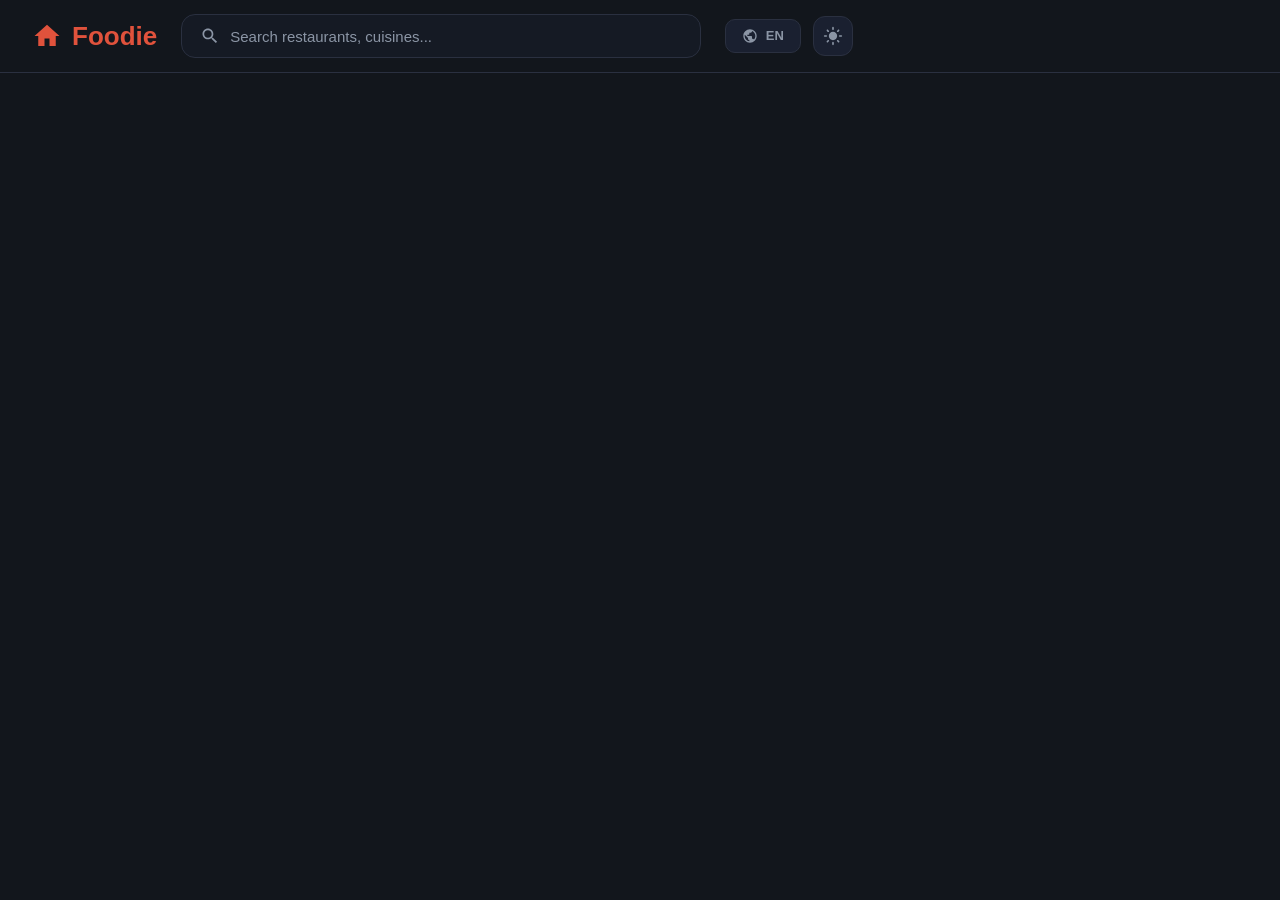
==== commit 63146007: "Redesign categories: cuisine grid cards instead of scroll bar, more visual and aesthetic" ====
--- a/web.html
+++ b/web.html
@@ -45,20 +45,18 @@
     }
     .web-lang-btn:hover { border-color: var(--primary); color: var(--primary); }
 
-    /* Categories */
-    .web-categories {
-      position: sticky; top: 76px; z-index: 99;
-      background: var(--bg-dark); border-bottom: 1px solid var(--border);
-      padding: 12px 32px; display: flex; gap: 10px; overflow-x: auto;
-      backdrop-filter: blur(12px);
-    }
-    .web-cat-chip {
-      flex-shrink: 0; padding: 9px 18px; border-radius: 24px; font-size: 13px; font-weight: 600;
-      background: var(--bg-card); color: var(--text-muted); border: 1.5px solid transparent; cursor: pointer; white-space: nowrap;
-      transition: all 0.2s;
-    }
-    .web-cat-chip:hover { border-color: var(--border); background: var(--bg-card-hover); }
-    .web-cat-chip.active { background: var(--primary); color: #fff; border-color: var(--primary); }
+    /* Cuisine Grid */
+    .web-cuisine-section { margin-bottom: 36px; }
+    .web-cuisine-grid { display: grid; grid-template-columns: repeat(6, 1fr); gap: 12px; }
+    .web-cuisine-card {
+      background: var(--bg-card); border: 2px solid var(--border); border-radius: 16px;
+      padding: 18px 12px; text-align: center; cursor: pointer; transition: all 0.25s;
+    }
+    .web-cuisine-card:hover { border-color: var(--primary); transform: translateY(-3px); box-shadow: 0 8px 24px var(--shadow); }
+    .web-cuisine-card.active { border-color: var(--primary); background: rgba(224,82,60,0.08); }
+    .web-cuisine-card .cuisine-icon { font-size: 30px; margin-bottom: 6px; display: block; line-height: 1; }
+    .web-cuisine-card .cuisine-name { font-size: 12px; font-weight: 600; }
+    .web-cuisine-card .cuisine-count { font-size: 11px; color: var(--text-muted); margin-top: 2px; }
 
     /* Grid */
     .web-content { padding: 32px; max-width: 1440px; margin: 0 auto; }
@@ -146,7 +144,7 @@
     @media (max-width: 900px) {
       .web-header { padding: 10px 16px; gap: 12px; }
       .web-search { max-width: none; }
-      .web-categories { padding: 10px 16px; }
+      .web-cuisine-grid { grid-template-columns: repeat(3, 1fr); }
       .web-content { padding: 16px; }
       .web-detail-grid { grid-template-columns: 1fr; }
       .web-detail-hero { height: 240px; padding: 20px; }
@@ -194,7 +192,6 @@
     </div>
   </header>
 
-  <div class="web-categories" id="categoryBar"></div>
   <div class="web-content" id="mainContent"></div>
 
   <script src="js/locales.js"></script>
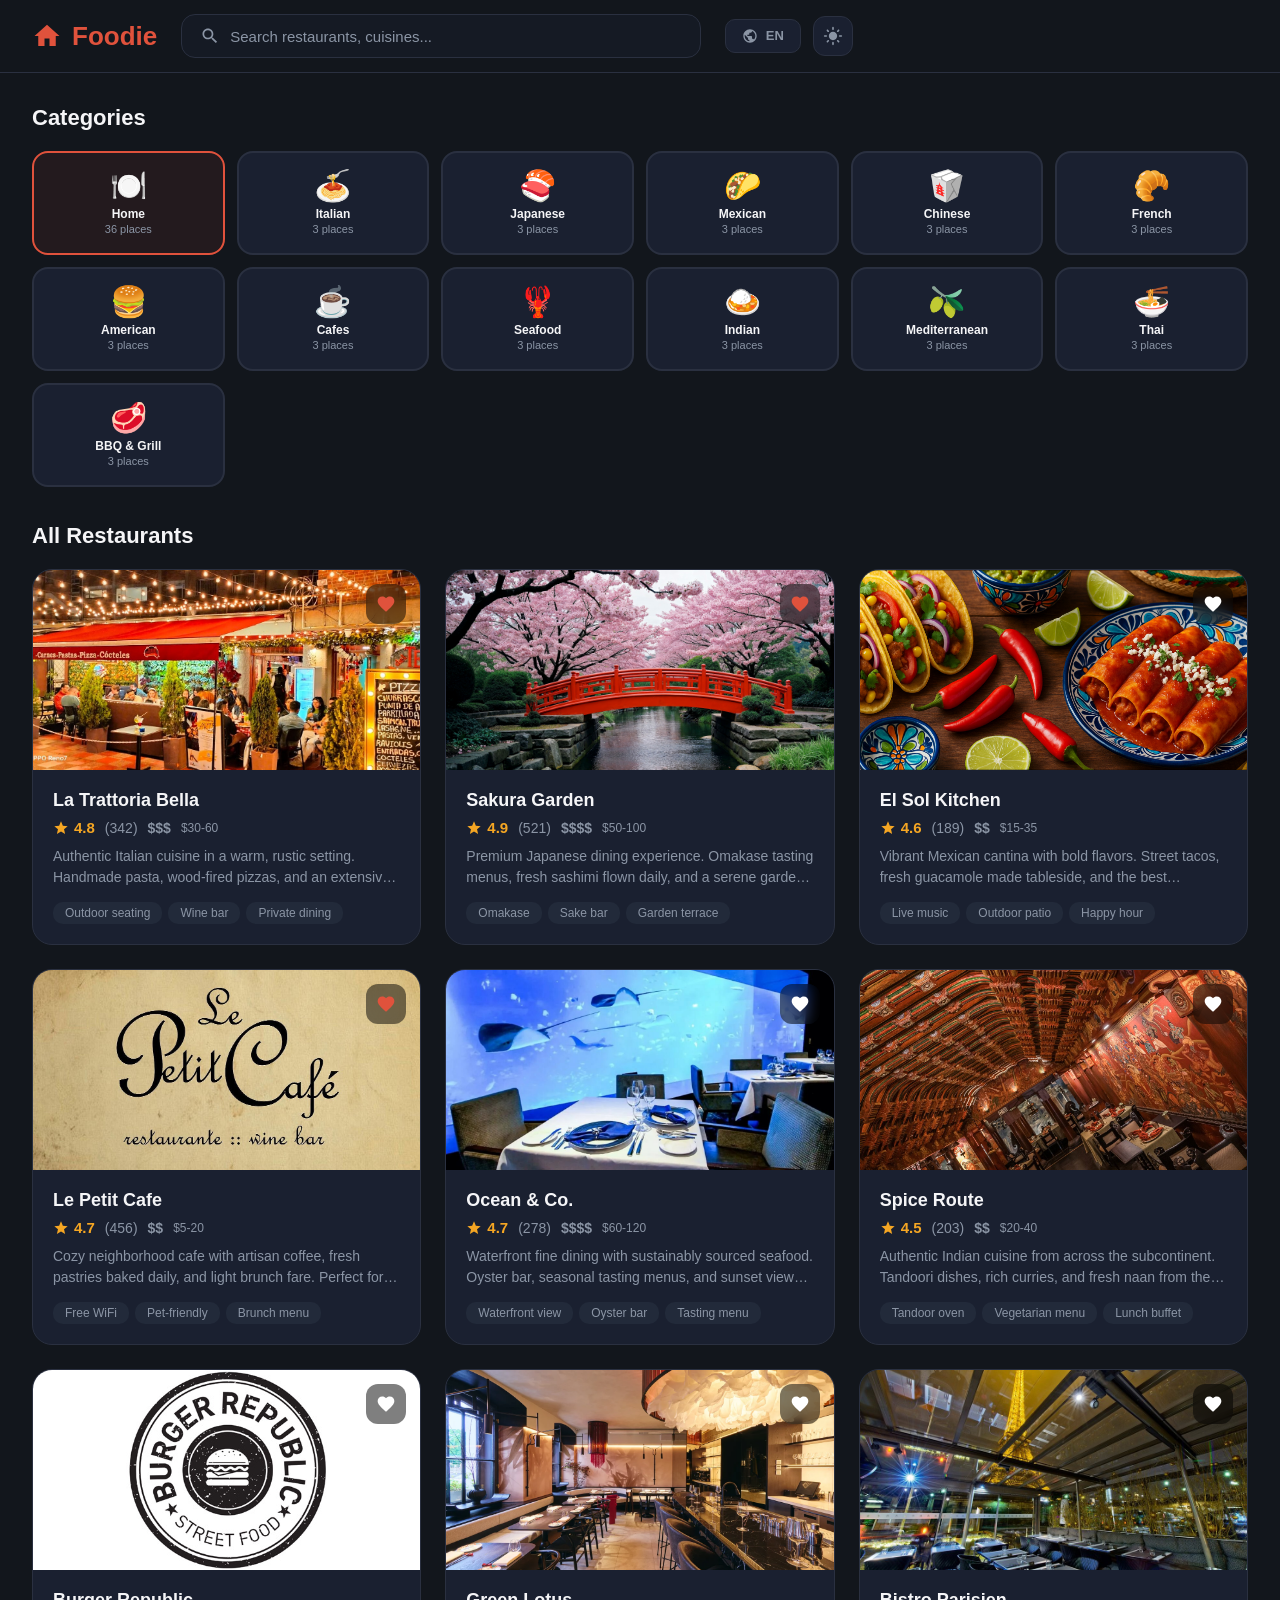
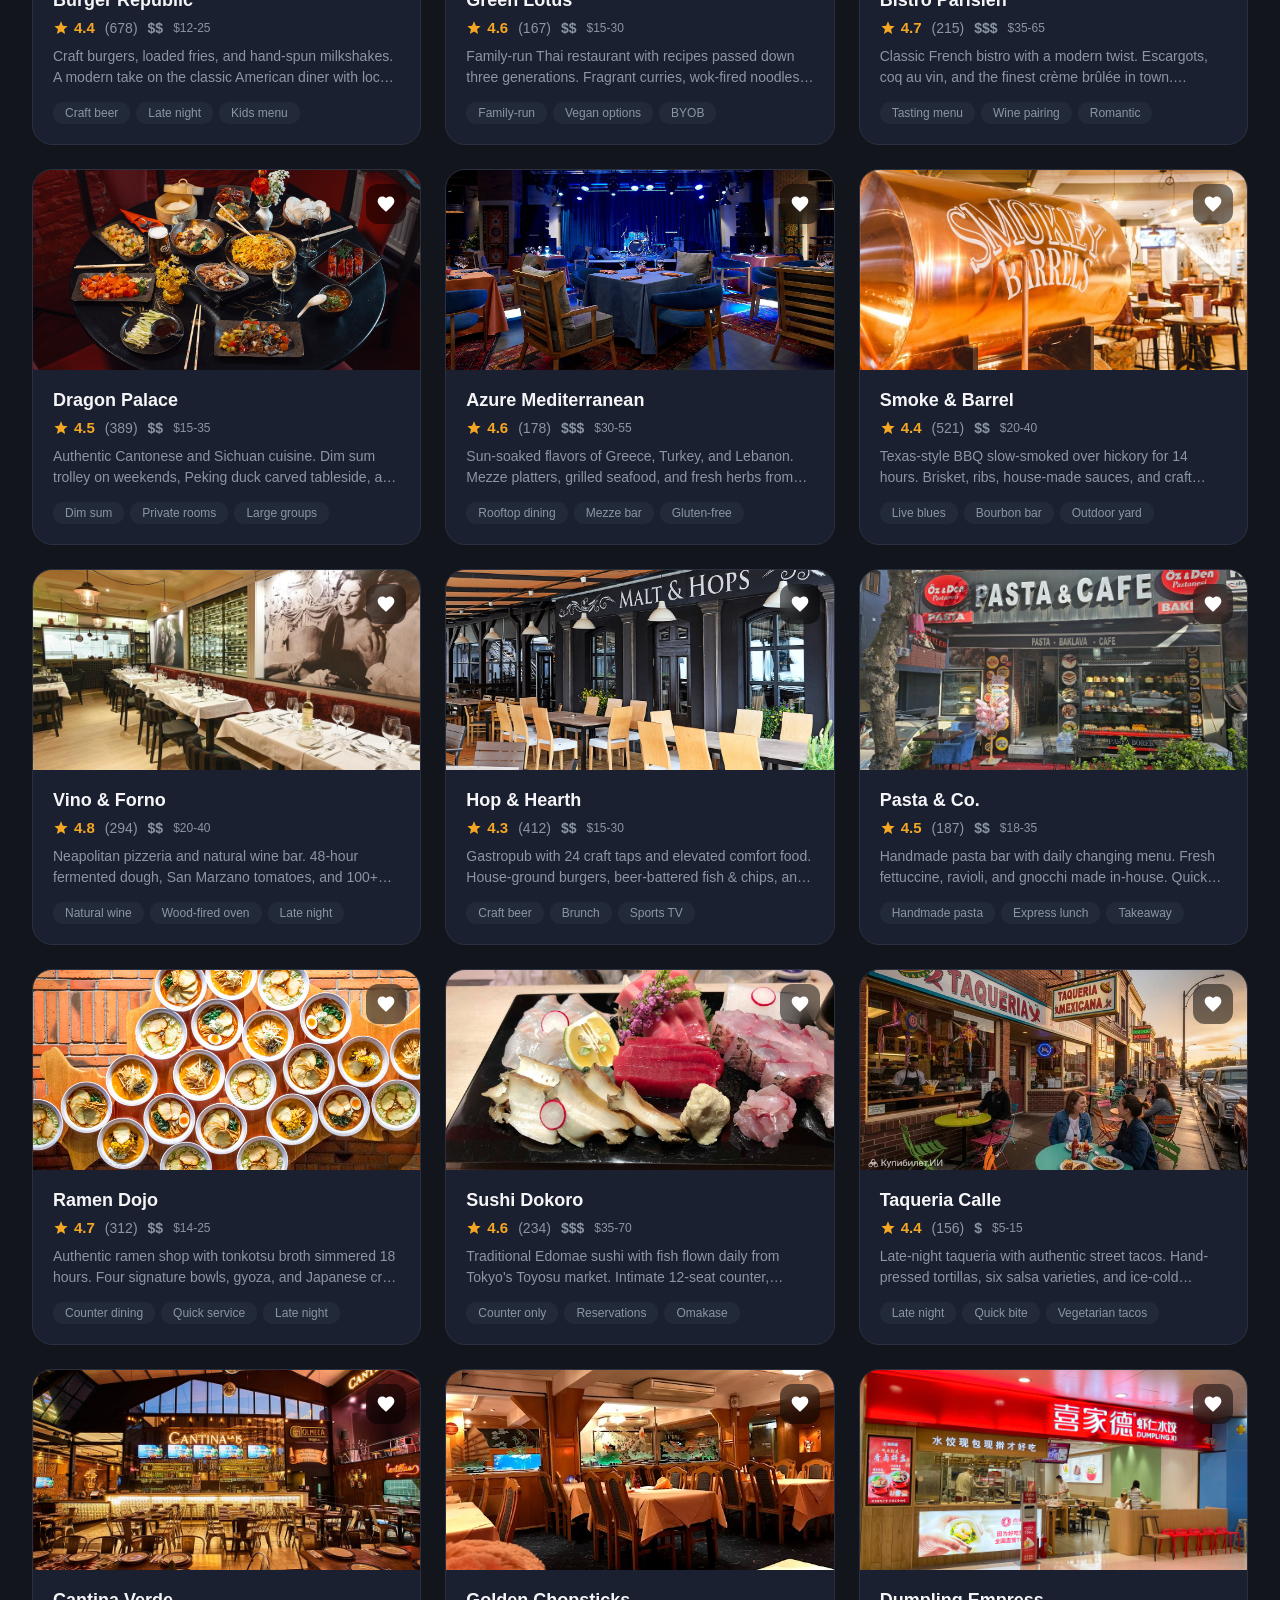
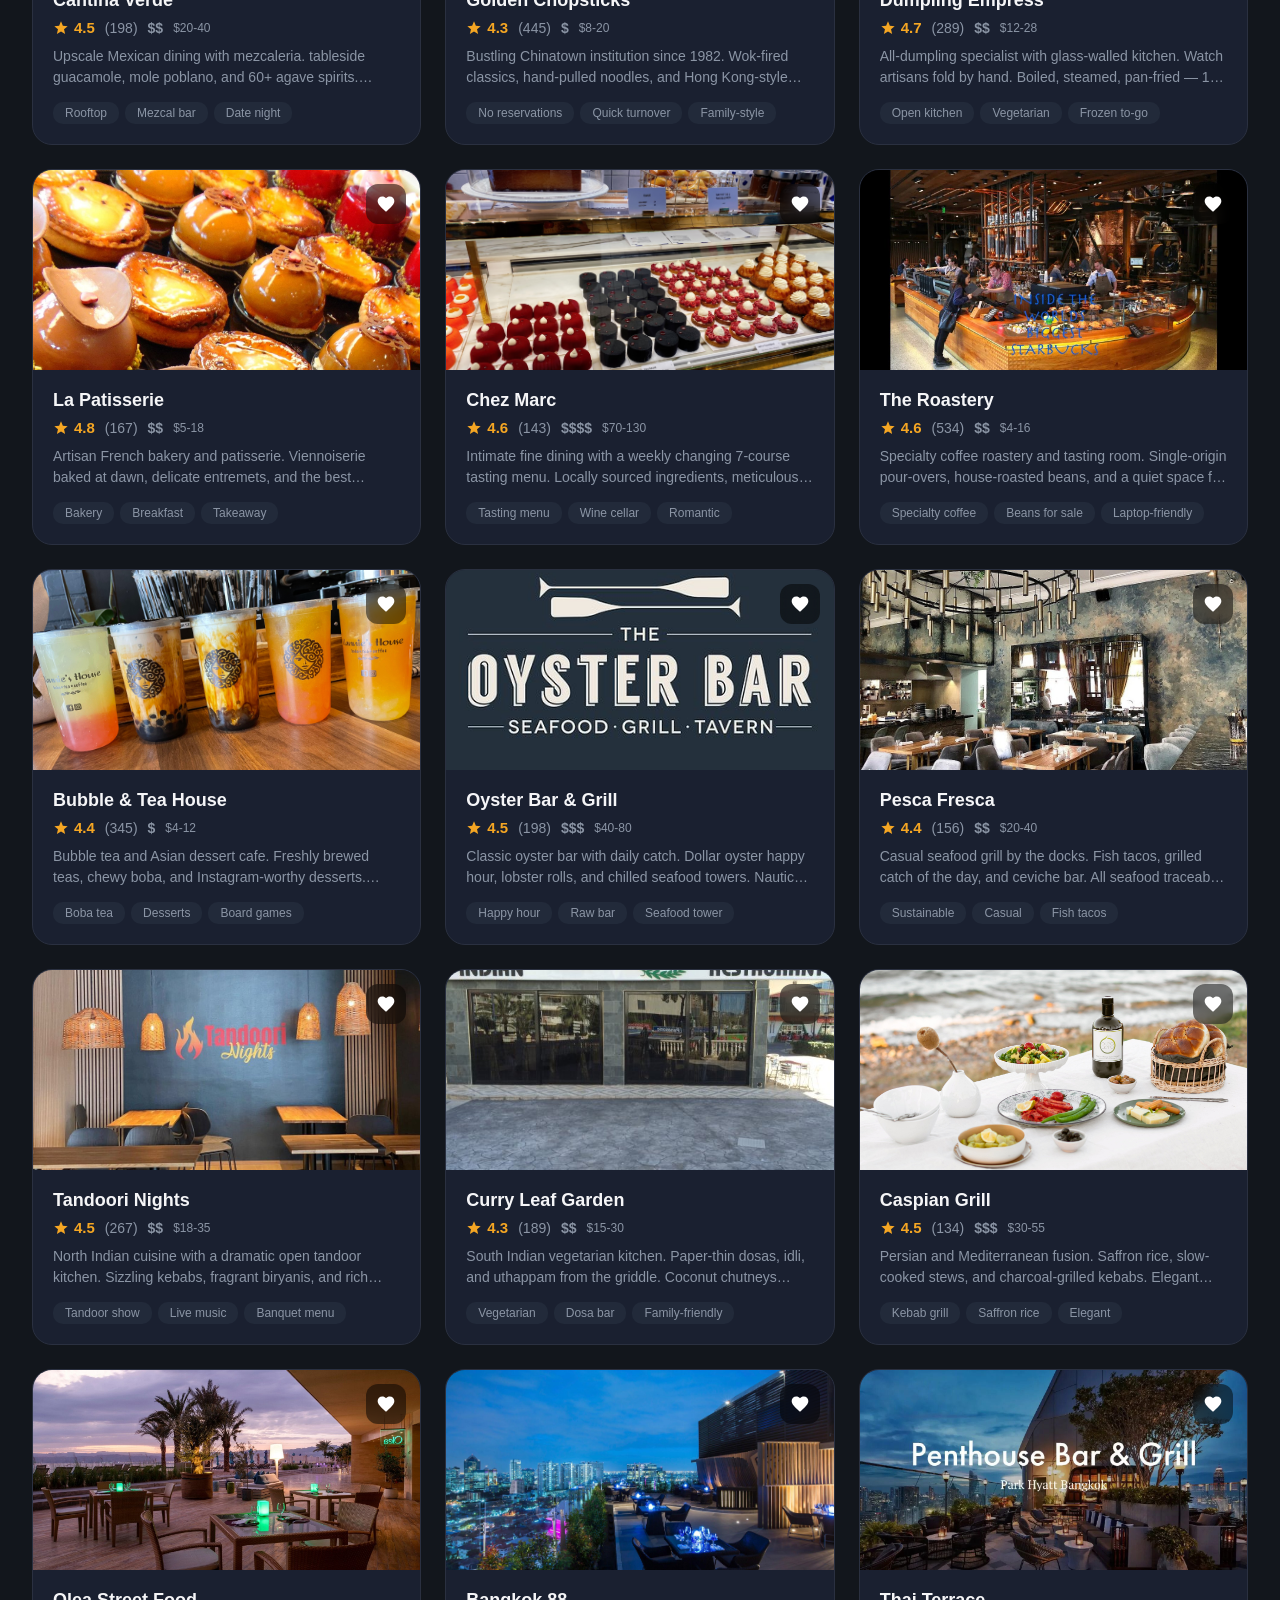
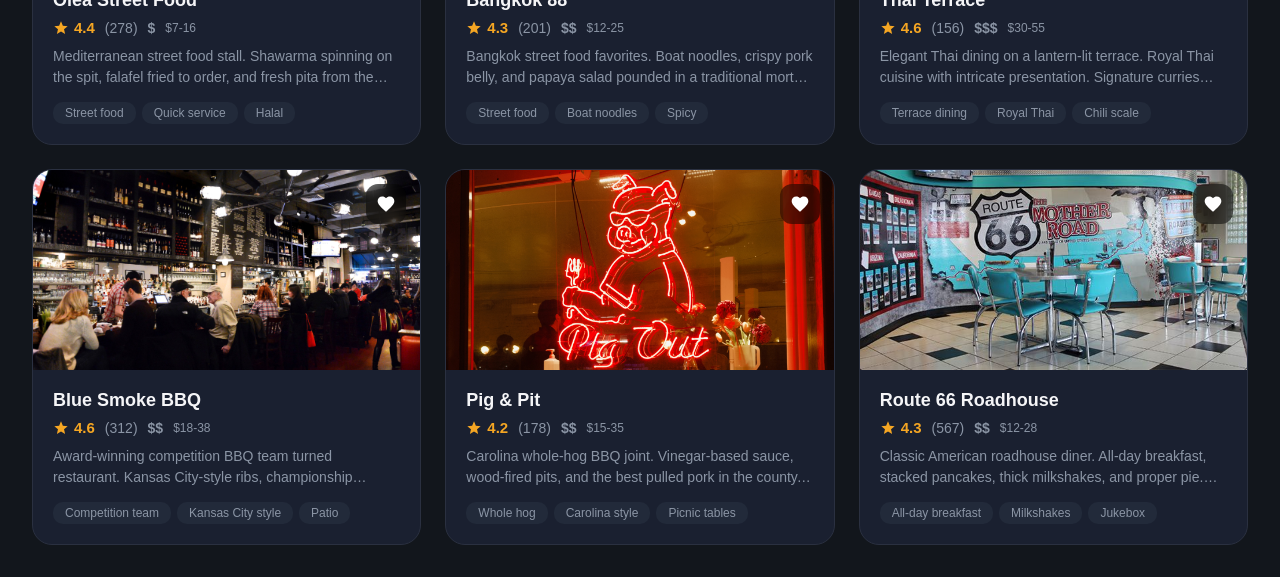
==== commit ad803d4c: "Add sticky menu category tabs with smooth scroll and active tracking" ====
--- a/web.html
+++ b/web.html
@@ -110,6 +110,23 @@
     .web-menu-item h4 { margin: 0 0 4px; font-size: 16px; font-weight: 600; }
     .web-menu-item p { margin: 0; font-size: 13px; color: var(--text-muted); }
     .web-menu-item .price { font-weight: 700; color: var(--success); font-size: 17px; white-space: nowrap; }
+
+    /* Menu category tabs */
+    .web-menu-tabs {
+      position: sticky; top: 76px; z-index: 50;
+      background: var(--bg-dark); border-bottom: 1px solid var(--border);
+      padding: 10px 0; margin: 0 0 24px;
+      display: flex; gap: 4px; overflow-x: auto;
+    }
+    .web-menu-tab {
+      flex-shrink: 0; padding: 8px 18px; border-radius: 20px; font-size: 13px; font-weight: 600;
+      background: transparent; color: var(--text-muted); border: none; cursor: pointer;
+      transition: all 0.2s; white-space: nowrap;
+    }
+    .web-menu-tab:hover { background: var(--bg-card); color: var(--text); }
+    .web-menu-tab.active { background: var(--primary); color: #fff; }
+    .web-menu-section { padding-top: 8px; }
+    .web-menu-section h4 { font-size: 16px; color: var(--primary); margin-bottom: 12px; padding-bottom: 8px; border-bottom: 2px solid var(--primary); display: inline-block; }
 
     .web-sidebar { position: sticky; top: 156px; }
     .web-info-card {
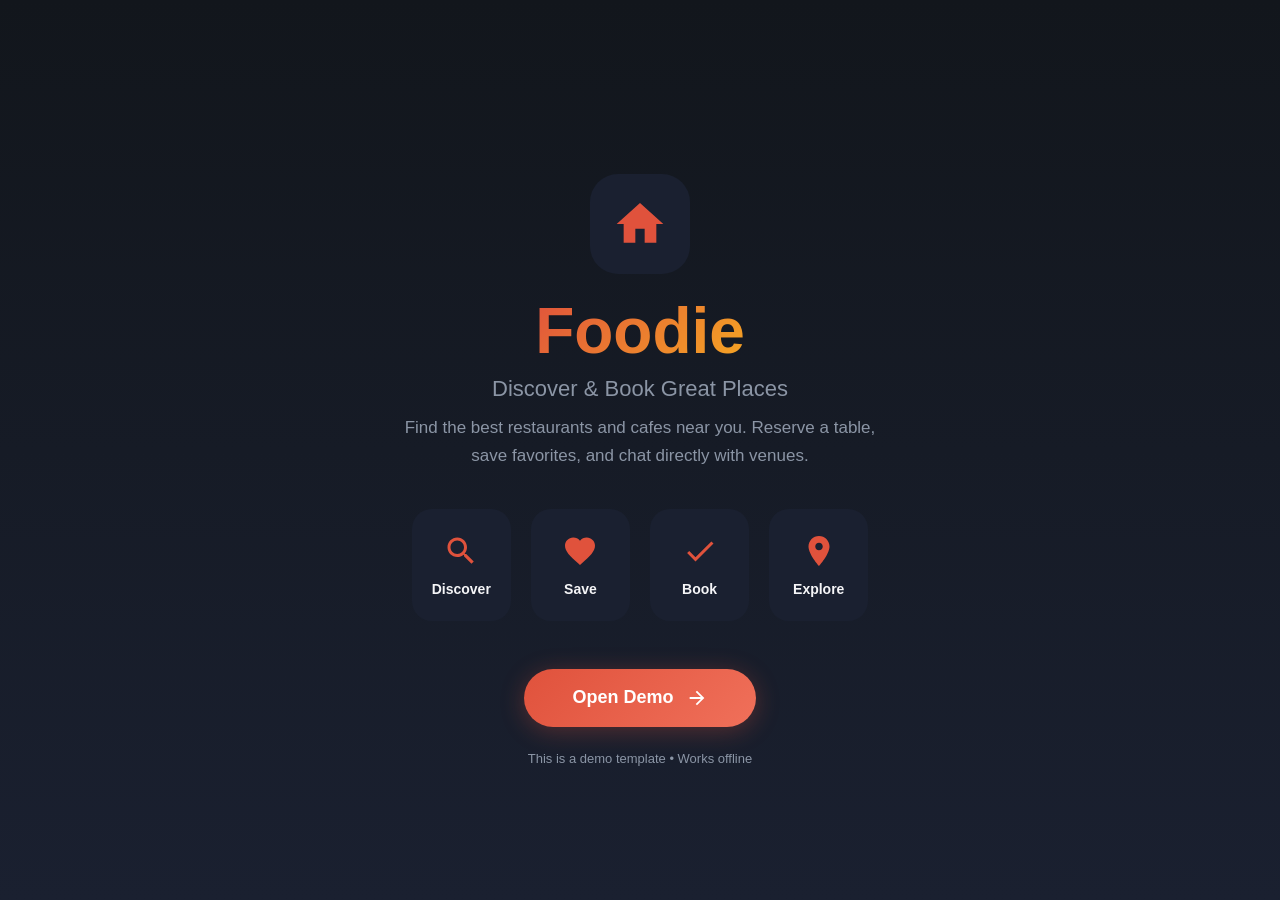
==== commit 9ac92760: "Add landing page to web demo with open/close flow, like mobile demo" ====
--- a/web.html
+++ b/web.html
@@ -8,6 +8,55 @@
   <link rel="stylesheet" href="css/app.css">
   <style>
     body { overflow-x: hidden; }
+
+    /* Landing */
+    .web-landing {
+      min-height: 100vh; display: flex; flex-direction: column; align-items: center;
+      justify-content: center; text-align: center; padding: 80px 24px 40px;
+      background: var(--gradient-bg);
+    }
+    .web-landing .landing-logo {
+      width: 100px; height: 100px; background: var(--bg-card); border-radius: 28px;
+      display: flex; align-items: center; justify-content: center; margin-bottom: 20px;
+    }
+    .web-landing .landing-logo svg { width: 56px; height: 56px; color: var(--primary); }
+    .web-landing h1 {
+      font-size: 64px; font-weight: 800; margin-bottom: 8px;
+      background: linear-gradient(135deg, var(--primary), var(--accent));
+      -webkit-background-clip: text; -webkit-text-fill-color: transparent; background-clip: text;
+    }
+    .web-landing .tagline { font-size: 22px; color: var(--text-muted); margin-bottom: 12px; font-weight: 500; }
+    .web-landing .desc { font-size: 17px; color: var(--text-muted); max-width: 480px; line-height: 1.6; margin-bottom: 40px; }
+
+    .web-landing .features { display: grid; grid-template-columns: repeat(4, 1fr); gap: 20px; margin-bottom: 48px; max-width: 600px; }
+    .web-landing .feature {
+      background: var(--bg-card); padding: 24px 20px; border-radius: 20px;
+      display: flex; flex-direction: column; align-items: center; gap: 12px;
+      transition: transform 0.2s, background 0.2s; cursor: default;
+    }
+    .web-landing .feature:hover { transform: translateY(-4px); background: var(--bg-card-hover); }
+    .web-landing .feature svg { width: 36px; height: 36px; color: var(--primary); }
+    .web-landing .feature span { font-size: 14px; font-weight: 600; }
+
+    .web-open-btn {
+      background: var(--gradient-btn); color: #fff; border: none;
+      padding: 18px 48px; font-size: 18px; font-weight: 700; border-radius: 50px;
+      cursor: pointer; display: flex; align-items: center; gap: 12px;
+      box-shadow: 0 4px 24px var(--glow); transition: transform 0.2s, box-shadow 0.2s;
+    }
+    .web-open-btn:hover { transform: scale(1.05); box-shadow: 0 8px 32px var(--glow); }
+    .web-note { font-size: 13px; color: var(--text-muted); margin-top: 24px; }
+
+    /* App wrapper */
+    .web-app { display: none; flex-direction: column; min-height: 100vh; }
+    .web-app.visible { display: flex; }
+    .web-exit-btn {
+      display: flex; align-items: center; gap: 6px; padding: 6px 16px;
+      background: none; border: 1.5px solid var(--border); border-radius: 10px;
+      color: var(--text-muted); cursor: pointer; font-size: 13px; font-weight: 600;
+      transition: all 0.2s;
+    }
+    .web-exit-btn:hover { border-color: var(--primary); color: var(--primary); }
 
     .web-header {
       position: sticky; top: 0; z-index: 100;
@@ -190,6 +239,31 @@
     </defs>
   </svg>
 
+  <!-- Landing Page -->
+  <div class="web-landing" id="landingPage">
+    <div class="landing-logo">
+      <svg><use href="#icon-home"/></svg>
+    </div>
+    <h1>Foodie</h1>
+    <p class="tagline">Discover & Book Great Places</p>
+    <p class="desc">Find the best restaurants and cafes near you. Reserve a table, save favorites, and chat directly with venues.</p>
+
+    <div class="features">
+      <div class="feature"><svg><use href="#icon-search"/></svg><span>Discover</span></div>
+      <div class="feature"><svg><use href="#icon-heart"/></svg><span>Save</span></div>
+      <div class="feature"><svg><use href="#icon-check"/></svg><span>Book</span></div>
+      <div class="feature"><svg><use href="#icon-location"/></svg><span>Explore</span></div>
+    </div>
+
+    <button class="web-open-btn" onclick="openWebApp()">
+      Open Demo <svg style="width:22px;height:22px"><use href="#icon-arrow"/></svg>
+    </button>
+
+    <p class="web-note">This is a demo template &bull; Works offline</p>
+  </div>
+
+  <!-- App -->
+  <div class="web-app" id="webApp">
   <header class="web-header">
     <div class="web-logo" onclick="navigateTo('/')">
       <svg><use href="#icon-home"/></svg> Foodie
@@ -206,10 +280,14 @@
       <button class="web-icon-btn" onclick="toggleThemeWeb()" title="Toggle theme" id="themeBtn">
         <svg id="themeIcon"><use href="#icon-sun"/></svg>
       </button>
+      <button class="web-exit-btn" onclick="closeWebApp()">
+        <svg style="width:16px;height:16px"><use href="#icon-arrow-left"/></svg> Exit
+      </button>
     </div>
   </header>
 
   <div class="web-content" id="mainContent"></div>
+  </div><!-- /web-app -->
 
   <script src="js/locales.js"></script>
   <script src="js/data.js"></script>
